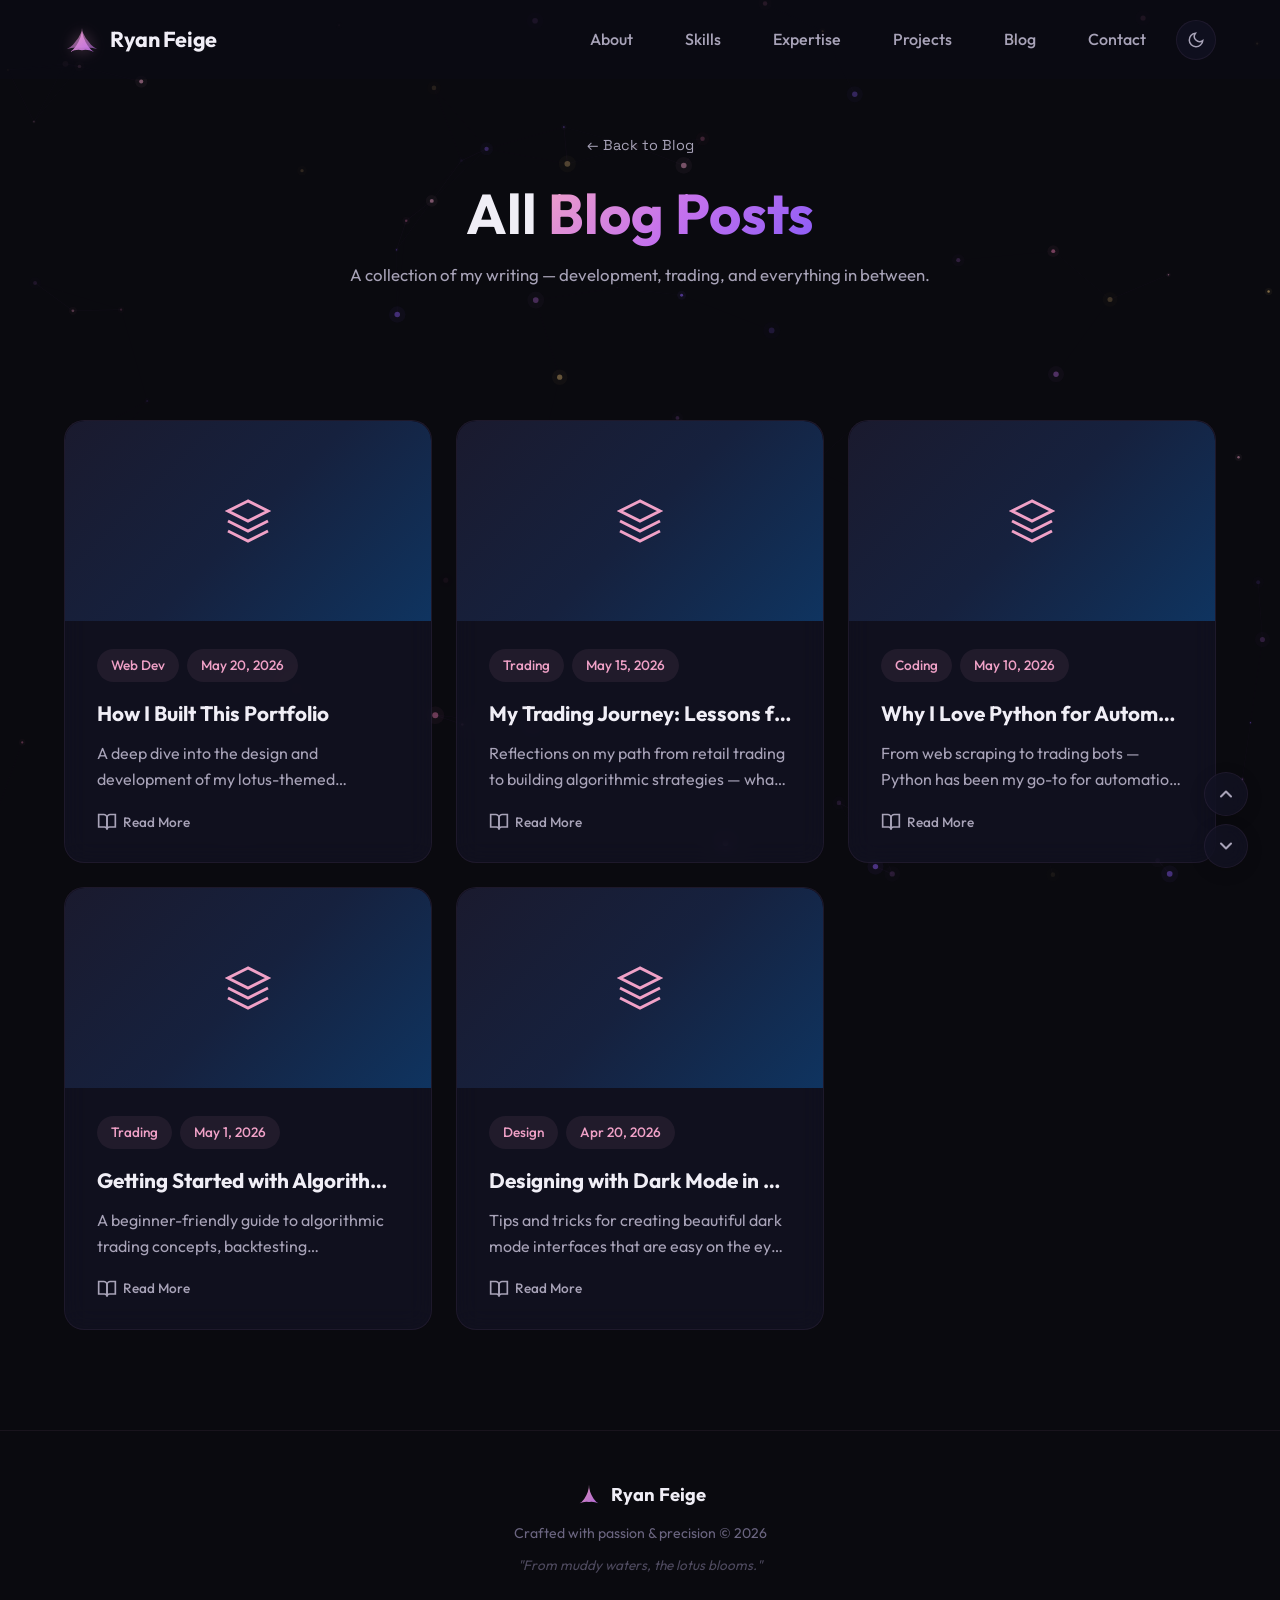
==== view-all-blogs.html @ c8b9ed8a "Initial commit - portfolio site" ====
<!DOCTYPE html>
<html lang="en">

<head>
    <meta charset="UTF-8">
    <meta name="viewport" content="width=device-width, initial-scale=1.0">
    <meta name="description" content="All blog posts by Ryan Feige — Developer & Trader.">
    <meta name="author" content="Ryan Feige">
    <title>All Blog Posts | Ryan Feige</title>
    <link rel="preconnect" href="https://fonts.googleapis.com">
    <link rel="preconnect" href="https://fonts.gstatic.com" crossorigin>
    <link
        href="https://fonts.googleapis.com/css2?family=Outfit:wght@300;400;500;600;700;800&family=Space+Grotesk:wght@400;500;600;700&display=swap"
        rel="stylesheet">
    <link rel="stylesheet" href="style.css">
</head>

<body class="view-all-page">
    <canvas id="lotus-canvas"></canvas>

    <!-- Navigation -->
    <nav id="navbar" class="navbar">
        <div class="nav-container">
            <a href="index.html" class="nav-logo">
                <svg class="lotus-icon" viewBox="0 0 60 50" width="36" height="30">
                    <defs>
                        <linearGradient id="lotus-grad" x1="0%" y1="0%" x2="100%" y2="100%">
                            <stop offset="0%" style="stop-color:#f0a1c7" />
                            <stop offset="100%" style="stop-color:#c471ed" />
                        </linearGradient>
                    </defs>
                    <path d="M30 5 Q30 20 20 35 Q15 42 10 45 Q20 40 30 42 Q40 40 50 45 Q45 42 40 35 Q30 20 30 5Z"
                        fill="url(#lotus-grad)" opacity="0.9" />
                    <path d="M30 10 Q25 22 15 33 Q10 38 5 40 Q15 36 30 38 Q45 36 55 40 Q50 38 45 33 Q35 22 30 10Z"
                        fill="url(#lotus-grad)" opacity="0.6" />
                </svg>
                <span>Ryan Feige</span>
            </a>
            <div class="nav-links" id="nav-links">
                <a href="index.html#about" class="nav-link">About</a>
                <a href="index.html#skills" class="nav-link">Skills</a>
                <a href="index.html#expertise" class="nav-link">Expertise</a>
                <a href="index.html#projects" class="nav-link">Projects</a>
                <a href="index.html#blog" class="nav-link">Blog</a>
                <a href="index.html#contact" class="nav-link">Contact</a>
                <button class="theme-toggle" id="theme-toggle" aria-label="Toggle theme">
                    <svg class="moon-icon" viewBox="0 0 24 24" fill="none" stroke="currentColor" stroke-width="2">
                        <path d="M21 12.79A9 9 0 1111.21 3 7 7 0 0021 12.79z"/>
                    </svg>
                    <svg class="sun-icon" viewBox="0 0 24 24" fill="none" stroke="currentColor" stroke-width="2">
                        <circle cx="12" cy="12" r="5"/>
                        <path d="M12 1v2M12 21v2M4.22 4.22l1.42 1.42M18.36 18.36l1.42 1.42M1 12h2M21 12h2M4.22 19.78l1.42-1.42M18.36 5.64l1.42-1.42"/>
                    </svg>
                </button>
            </div>
            <button class="nav-toggle" id="nav-toggle" aria-label="Toggle navigation menu">
                <span></span>
                <span></span>
                <span></span>
            </button>
        </div>
    </nav>

    <!-- Page Header -->
    <section class="view-all-hero">
        <div class="container">
            <div class="view-all-hero-content">
                <a href="index.html#blog" class="view-all-breadcrumb">← Back to Blog</a>
                <h1 class="view-all-title">All <span class="gradient-text">Blog Posts</span></h1>
                <p class="view-all-subtitle">A collection of my writing — development, trading, and everything in between.</p>
            </div>
        </div>
    </section>

    <!-- All Blog Posts -->
    <section class="view-all-section" id="blogs-all">
        <div class="container">
            <div class="projects-grid-full" id="blog-grid-full">
                <div class="carousel-loading">
                    <div class="loading-spinner"></div>
                    <p>Loading blog posts...</p>
                </div>
            </div>
        </div>
    </section>

    <!-- Footer -->
    <footer class="footer">
        <div class="container">
            <div class="footer-content">
                <div class="footer-logo">
                    <svg class="lotus-icon" viewBox="0 0 60 50" width="28" height="24">
                        <path d="M30 5 Q30 20 20 35 Q15 42 10 45 Q20 40 30 42 Q40 40 50 45 Q45 42 40 35 Q30 20 30 5Z"
                            fill="url(#lotus-grad)" opacity="0.9" />
                    </svg>
                    <span>Ryan Feige</span>
                </div>
                <p class="footer-text">Crafted with passion & precision © 2026</p>
                <p class="footer-quote">"From muddy waters, the lotus blooms."</p>
            </div>
        </div>
    </footer>

    <script src="view-all-blogs.js"></script>

    <!-- Scroll Navigation Buttons -->
    <div class="scroll-nav-group">
        <button id="scroll-up-btn" class="scroll-nav-btn" aria-label="Scroll up">
            <svg viewBox="0 0 24 24" fill="none" stroke="currentColor" stroke-width="2.5" stroke-linecap="round" stroke-linejoin="round">
                <path d="M18 15l-6-6-6 6"/>
            </svg>
        </button>
        <button id="scroll-down-btn" class="scroll-nav-btn" aria-label="Scroll down">
            <svg viewBox="0 0 24 24" fill="none" stroke="currentColor" stroke-width="2.5" stroke-linecap="round" stroke-linejoin="round">
                <path d="M6 9l6 6 6-6"/>
            </svg>
        </button>
    </div>
    <script>
        document.addEventListener('DOMContentLoaded', function() {
            var upBtn = document.getElementById('scroll-up-btn');
            var downBtn = document.getElementById('scroll-down-btn');
            if (!upBtn || !downBtn) return;
            var sections = Array.from(document.querySelectorAll('section[id]'));
            function findIndex() {
                var mid = window.scrollY + window.innerHeight / 3;
                for (var i = sections.length - 1; i >= 0; i--) {
                    if (sections[i].offsetTop <= mid + 50) return i;
                }
                return 0;
            }
            function update() {
                var atTop = window.scrollY < 100;
                var atBottom = document.documentElement.scrollHeight - window.scrollY - window.innerHeight < 30;
                upBtn.classList.toggle('visible', !atTop);
                downBtn.classList.toggle('visible', !atBottom);
            }
            downBtn.addEventListener('click', function() {
                var idx = findIndex();
                sections[Math.min(idx + 1, sections.length - 1)].scrollIntoView({ behavior: 'smooth' });
            });
            upBtn.addEventListener('click', function() {
                var idx = findIndex();
                sections[Math.max(idx - 1, 0)].scrollIntoView({ behavior: 'smooth' });
            });
            var ticking = false;
            window.addEventListener('scroll', function() {
                if (!ticking) {
                    requestAnimationFrame(function() { update(); ticking = false; });
                    ticking = true;
                }
            });
            update();
        });
    </script>
</body>

</html>
---- style.css ----
/* ===== CSS CUSTOM PROPERTIES ===== */
:root {
    /* Colors - Deep lotus-inspired palette */
    --bg-primary: #0a0a0f;
    --bg-secondary: #0e0e18;
    --bg-tertiary: #141422;
    --surface: rgba(20, 20, 40, 0.6);
    --surface-hover: rgba(30, 30, 55, 0.8);
    --border: rgba(200, 140, 200, 0.08);
    --border-hover: rgba(200, 140, 200, 0.18);

    /* Lotus pinks & purples */
    --lotus-pink: #f0a1c7;
    --lotus-rose: #e87aaf;
    --lotus-magenta: #c471ed;
    --lotus-purple: #8b5cf6;
    --lotus-deep: #6d28d9;
    --lotus-gold: #f5c97e;
    --lotus-warm: #f8b4b4;

    /* Gradients */
    --gradient-primary: linear-gradient(135deg, #f0a1c7 0%, #c471ed 50%, #8b5cf6 100%);
    --gradient-glow: linear-gradient(135deg, rgba(240, 161, 199, 0.15) 0%, rgba(196, 113, 237, 0.15) 100%);
    --gradient-card: linear-gradient(135deg, rgba(240, 161, 199, 0.05) 0%, rgba(139, 92, 246, 0.05) 100%);

    /* Text */
    --text-primary: #f0eef6;
    --text-secondary: #a8a3b8;
    --text-muted: #6b6580;

    /* Spacing */
    --section-padding: 120px 0;
    --container-max: 1200px;

    /* Transitions */
    --transition-fast: 0.2s cubic-bezier(0.4, 0, 0.2, 1);
    --transition-smooth: 0.4s cubic-bezier(0.4, 0, 0.2, 1);
    --transition-spring: 0.6s cubic-bezier(0.34, 1.56, 0.64, 1);

    /* Typography */
    --font-primary: 'Outfit', -apple-system, BlinkMacSystemFont, sans-serif;
    --font-mono: 'Space Grotesk', 'SF Mono', monospace;
}

/* ===== LIGHT MODE ===== */
[data-theme="light"] {
    --bg-primary: #f8f5f0;
    --bg-secondary: #f0ece6;
    --bg-tertiary: #e8e2da;
    --surface: rgba(255, 255, 255, 0.7);
    --surface-hover: rgba(255, 255, 255, 0.9);
    --border: rgba(140, 100, 160, 0.45);
    --border-hover: rgba(140, 100, 160, 0.65);

    --text-primary: #1a1a2e;
    --text-secondary: #403c52;
    --text-muted: #7a7590;

    --gradient-glow: linear-gradient(135deg, rgba(240, 161, 199, 0.1) 0%, rgba(196, 113, 237, 0.1) 100%);
    --gradient-card: linear-gradient(135deg, rgba(240, 161, 199, 0.04) 0%, rgba(139, 92, 246, 0.04) 100%);
}

/* Smooth theme transition */
*,
*::before,
*::after {
    transition: background-color 0.35s ease, border-color 0.35s ease, color 0.35s ease;
}

/* Exclude canvas and marquee from theme transition for perf */
canvas,
canvas *,
.marquee-track,
.marquee-track * {
    transition: none !important;
}

/* ===== RESET & BASE ===== */
*,
*::before,
*::after {
    margin: 0;
    padding: 0;
    box-sizing: border-box;
}

html {
    scroll-behavior: smooth;
    scroll-snap-type: y proximity;
    font-size: 16px;
}

body {
    font-family: var(--font-primary);
    background: var(--bg-primary);
    color: var(--text-primary);
    line-height: 1.7;
    overflow-x: hidden;
    -webkit-font-smoothing: antialiased;
    -moz-osx-font-smoothing: grayscale;
}

::selection {
    background: rgba(196, 113, 237, 0.3);
    color: #fff;
}

a {
    text-decoration: none;
    color: inherit;
}

ul {
    list-style: none;
}

img {
    max-width: 100%;
    display: block;
}

button {
    cursor: pointer;
    border: none;
    background: none;
    font-family: inherit;
}

input,
textarea {
    font-family: inherit;
}

/* ===== CANVAS BACKGROUND ===== */
#lotus-canvas {
    position: fixed;
    top: 0;
    left: 0;
    width: 100%;
    height: 100%;
    z-index: 0;
    pointer-events: none;
}

/* ===== CONTAINER ===== */
.container {
    max-width: var(--container-max);
    margin: 0 auto;
    padding: 0 24px;
}

/* ===== NAVIGATION ===== */
.navbar {
    position: fixed;
    top: 0;
    left: 0;
    right: 0;
    z-index: 1000;
    padding: 16px 0;
    transition: var(--transition-smooth);
    background: transparent;
}

.navbar.scrolled {
    background: rgba(10, 10, 15, 0.85);
    backdrop-filter: blur(20px);
    -webkit-backdrop-filter: blur(20px);
    border-bottom: 1px solid var(--border);
    padding: 10px 0;
}

.nav-container {
    max-width: var(--container-max);
    margin: 0 auto;
    padding: 0 24px;
    display: flex;
    align-items: center;
    justify-content: space-between;
}

.nav-logo {
    display: flex;
    align-items: center;
    gap: 10px;
    font-size: 1.35rem;
    font-weight: 700;
    letter-spacing: -0.02em;
    color: var(--text-primary);
    transition: var(--transition-fast);
}

.nav-logo:hover {
    color: var(--lotus-pink);
}

.nav-logo .lotus-icon {
    filter: drop-shadow(0 0 8px rgba(240, 161, 199, 0.4));
    transition: var(--transition-smooth);
}

.nav-logo:hover .lotus-icon {
    filter: drop-shadow(0 0 14px rgba(240, 161, 199, 0.7));
    transform: scale(1.1);
}

.nav-links {
    display: flex;
    align-items: center;
    gap: 8px;
}

.nav-link {
    padding: 10px 22px;
    border-radius: 100px;
    font-size: 1rem;
    font-weight: 500;
    color: var(--text-secondary);
    transition: var(--transition-fast);
    position: relative;
}

.nav-link:hover,
.nav-link.active {
    color: var(--text-primary);
    background: rgba(240, 161, 199, 0.08);
}

.nav-link.active {
    color: var(--lotus-pink);
}

.nav-toggle {
    display: none;
    flex-direction: column;
    gap: 5px;
    padding: 8px;
    z-index: 1001;
}

.nav-toggle span {
    width: 24px;
    height: 2px;
    background: var(--text-primary);
    border-radius: 2px;
    transition: var(--transition-smooth);
}

.nav-toggle.active span:nth-child(1) {
    transform: rotate(45deg) translate(5px, 5px);
}

.nav-toggle.active span:nth-child(2) {
    opacity: 0;
}

.nav-toggle.active span:nth-child(3) {
    transform: rotate(-45deg) translate(5px, -5px);
}

/* ===== THEME TOGGLE ===== */
.theme-toggle {
    display: flex;
    align-items: center;
    justify-content: center;
    width: 40px;
    height: 40px;
    border: 1px solid var(--border);
    border-radius: 100px;
    background: var(--surface);
    color: var(--text-secondary);
    cursor: pointer;
    transition: var(--transition-smooth);
    flex-shrink: 0;
}

.theme-toggle:hover {
    border-color: var(--lotus-pink);
    color: var(--lotus-pink);
    background: rgba(240, 161, 199, 0.08);
}

.theme-toggle svg {
    width: 18px;
    height: 18px;
    transition: transform 0.4s ease;
}

.theme-toggle .sun-icon {
    display: none;
}

[data-theme="light"] .theme-toggle .moon-icon {
    display: none;
}

[data-theme="light"] .theme-toggle .sun-icon {
    display: block;
}

[data-theme="light"] .theme-toggle:hover {
    border-color: var(--lotus-gold);
    color: var(--lotus-gold);
    background: rgba(245, 201, 126, 0.08);
}

/* ===== HERO SECTION ===== */
.hero {
    min-height: 100vh;
    display: flex;
    align-items: center;
    position: relative;
    padding: 120px 0 80px;
    overflow: hidden;
    scroll-snap-align: start;
    scroll-margin-top: 80px;
}

.hero-content {
    max-width: var(--container-max);
    margin: 0 auto;
    width: 100%;
    position: relative;
    z-index: 2;
    padding: 0 24px;
}

.hero-badge {
    display: inline-flex;
    align-items: center;
    gap: 8px;
    padding: 8px 18px;
    background: rgba(240, 161, 199, 0.08);
    border: 1px solid rgba(240, 161, 199, 0.15);
    border-radius: 100px;
    font-size: 0.85rem;
    color: var(--lotus-pink);
    margin-bottom: 32px;
    animation: fadeInUp 0.8s ease forwards;
    opacity: 0;
}

.badge-dot {
    width: 8px;
    height: 8px;
    background: #4ade80;
    border-radius: 50%;
    animation: pulse-dot 2s ease-in-out infinite;
}

@keyframes pulse-dot {

    0%,
    100% {
        opacity: 1;
        box-shadow: 0 0 0 0 rgba(74, 222, 128, 0.4);
    }

    50% {
        opacity: 0.7;
        box-shadow: 0 0 0 6px rgba(74, 222, 128, 0);
    }
}

.hero-title {
    font-size: clamp(2.8rem, 7vw, 5.5rem);
    font-weight: 800;
    line-height: 1.08;
    letter-spacing: -0.03em;
    margin-bottom: 28px;
}

.title-line {
    display: block;
    opacity: 0;
    animation: fadeInUp 0.8s ease forwards;
}

.title-line:nth-child(1) {
    animation-delay: 0.15s;
}

.title-line:nth-child(2) {
    animation-delay: 0.3s;
}

.title-line:nth-child(3) {
    animation-delay: 0.45s;
}

.gradient-text {
    background: var(--gradient-primary);
    -webkit-background-clip: text;
    -webkit-text-fill-color: transparent;
    background-clip: text;
}

.hero-subtitle {
    font-size: 1.15rem;
    color: var(--text-secondary);
    max-width: 560px;
    line-height: 1.8;
    margin-bottom: 40px;
    opacity: 0;
    animation: fadeInUp 0.8s ease 0.55s forwards;
}

.hero-cta {
    display: flex;
    gap: 16px;
    flex-wrap: wrap;
    margin-bottom: 64px;
    opacity: 0;
    animation: fadeInUp 0.8s ease 0.7s forwards;
}

/* ===== BUTTONS ===== */
.btn {
    display: inline-flex;
    align-items: center;
    gap: 10px;
    padding: 14px 32px;
    border-radius: 100px;
    font-size: 0.95rem;
    font-weight: 600;
    transition: var(--transition-smooth);
    position: relative;
    overflow: hidden;
}

.btn-primary {
    background: var(--gradient-primary);
    color: #0a0a0f;
    box-shadow: 0 4px 24px rgba(196, 113, 237, 0.25);
}

.btn-primary:hover {
    transform: translateY(-2px);
    box-shadow: 0 8px 32px rgba(196, 113, 237, 0.4);
}

.btn-primary:active {
    transform: translateY(0);
}

.btn-secondary {
    background: transparent;
    color: var(--text-primary);
    border: 1px solid var(--border-hover);
}

.btn-secondary:hover {
    background: rgba(240, 161, 199, 0.06);
    border-color: var(--lotus-pink);
    color: var(--lotus-pink);
    transform: translateY(-2px);
}

.btn-full {
    width: 100%;
    justify-content: center;
}

/* ===== HERO STATS ===== */
.hero-stats {
    display: flex;
    gap: 48px;
    opacity: 0;
    animation: fadeInUp 0.8s ease 0.85s forwards;
}

.stat-item {
    display: flex;
    flex-direction: column;
    gap: 4px;
}

.stat-number {
    font-size: 2.2rem;
    font-weight: 800;
    font-family: var(--font-mono);
    background: var(--gradient-primary);
    -webkit-background-clip: text;
    -webkit-text-fill-color: transparent;
    background-clip: text;
}

.stat-label {
    font-size: 0.82rem;
    color: var(--text-muted);
    text-transform: uppercase;
    letter-spacing: 0.08em;
}

/* ===== LOTUS BLOOM VISUAL ===== */
.hero-visual {
    position: absolute;
    right: calc((100% - var(--container-max)) / 2 + 24px);
    top: 50%;
    transform: translateY(-50%);
    z-index: 3;
    pointer-events: auto;
}

.lotus-bloom {
    width: 360px;
    height: 360px;
    position: relative;
    animation: lotus-float 8s ease-in-out infinite;
    pointer-events: auto;
    transition: filter 0.6s ease;
}

.lotus-bloom:hover {
    filter: drop-shadow(0 0 30px rgba(240, 161, 199, 0.45)) drop-shadow(0 0 60px rgba(196, 113, 237, 0.25)) drop-shadow(0 0 100px rgba(245, 201, 126, 0.1));
}

.lotus-bloom:hover .lotus-center {
    box-shadow: 0 0 60px rgba(245, 201, 126, 0.5), 0 0 120px rgba(240, 161, 199, 0.35), 0 0 200px rgba(196, 113, 237, 0.15);
}

@keyframes lotus-float {

    0%,
    100% {
        transform: translateY(0) rotate(0deg);
    }

    25% {
        transform: translateY(-15px) rotate(2deg);
    }

    50% {
        transform: translateY(-5px) rotate(0deg);
    }

    75% {
        transform: translateY(-20px) rotate(-2deg);
    }
}

.petal {
    position: absolute;
    width: 100px;
    height: 180px;
    left: 50%;
    top: 50%;
    transform-origin: 50% 100%;
    border-radius: 50% 50% 45% 45%;
    opacity: 0;
    animation: bloom 2s ease forwards;
}

.petal::after {
    content: '';
    position: absolute;
    inset: 2px;
    border-radius: inherit;
    background: inherit;
    filter: brightness(1.2);
    opacity: 0.3;
}

.p1 {
    background: linear-gradient(180deg, rgba(240, 161, 199, 0.35) 0%, rgba(240, 161, 199, 0.05) 100%);
    transform: translate(-50%, -100%) rotate(0deg);
    animation-delay: 0.2s;
}

.p2 {
    background: linear-gradient(180deg, rgba(232, 122, 175, 0.35) 0%, rgba(232, 122, 175, 0.05) 100%);
    transform: translate(-50%, -100%) rotate(45deg);
    animation-delay: 0.35s;
}

.p3 {
    background: linear-gradient(180deg, rgba(196, 113, 237, 0.35) 0%, rgba(196, 113, 237, 0.05) 100%);
    transform: translate(-50%, -100%) rotate(90deg);
    animation-delay: 0.5s;
}

.p4 {
    background: linear-gradient(180deg, rgba(139, 92, 246, 0.35) 0%, rgba(139, 92, 246, 0.05) 100%);
    transform: translate(-50%, -100%) rotate(135deg);
    animation-delay: 0.65s;
}

.p5 {
    background: linear-gradient(180deg, rgba(240, 161, 199, 0.30) 0%, rgba(240, 161, 199, 0.05) 100%);
    transform: translate(-50%, -100%) rotate(180deg);
    animation-delay: 0.8s;
}

.p6 {
    background: linear-gradient(180deg, rgba(232, 122, 175, 0.30) 0%, rgba(232, 122, 175, 0.05) 100%);
    transform: translate(-50%, -100%) rotate(225deg);
    animation-delay: 0.95s;
}

.p7 {
    background: linear-gradient(180deg, rgba(196, 113, 237, 0.30) 0%, rgba(196, 113, 237, 0.05) 100%);
    transform: translate(-50%, -100%) rotate(270deg);
    animation-delay: 1.1s;
}

.p8 {
    background: linear-gradient(180deg, rgba(139, 92, 246, 0.30) 0%, rgba(139, 92, 246, 0.05) 100%);
    transform: translate(-50%, -100%) rotate(315deg);
    animation-delay: 1.25s;
}

@keyframes bloom {
    0% {
        opacity: 0;
        transform: translate(-50%, -80%) rotate(var(--r, 0deg)) scale(0.3);
    }

    100% {
        opacity: 1;
    }
}

.lotus-center {
    position: absolute;
    width: 60px;
    height: 60px;
    left: 50%;
    top: 50%;
    transform: translate(-50%, -50%);
    background: radial-gradient(circle, var(--lotus-gold) 0%, var(--lotus-pink) 60%, transparent 100%);
    border-radius: 50%;
    opacity: 0;
    animation: center-glow 1.5s ease 1.4s forwards;
    box-shadow: 0 0 40px rgba(245, 201, 126, 0.3), 0 0 80px rgba(240, 161, 199, 0.2);
    transition: box-shadow 0.7s ease;
}

@keyframes center-glow {
    0% {
        opacity: 0;
        transform: translate(-50%, -50%) scale(0);
    }

    100% {
        opacity: 0.8;
        transform: translate(-50%, -50%) scale(1);
    }
}

/* ===== SCROLL INDICATOR ===== */
.scroll-indicator {
    position: absolute;
    bottom: 40px;
    left: 50%;
    transform: translateX(-50%);
    display: flex;
    flex-direction: column;
    align-items: center;
    gap: 8px;
    opacity: 0;
    animation: fadeInUp 0.8s ease 1.5s forwards;
    z-index: 2;
}

.scroll-indicator span {
    font-size: 0.75rem;
    text-transform: uppercase;
    letter-spacing: 0.15em;
    color: var(--text-muted);
}

.scroll-line {
    width: 1px;
    height: 40px;
    background: linear-gradient(180deg, var(--lotus-pink), transparent);
    animation: scroll-pulse 2s ease-in-out infinite;
}

@keyframes scroll-pulse {

    0%,
    100% {
        opacity: 0.3;
        transform: scaleY(0.5);
    }

    50% {
        opacity: 1;
        transform: scaleY(1);
    }
}

/* ===== SECTIONS COMMON ===== */
.section {
    min-height: 100vh;
    position: relative;
    z-index: 2;
    scroll-snap-align: start;
    scroll-margin-top: 70px;
    display: flex;
    flex-direction: column;
}

.section>.container {
    width: 100%;
    max-width: var(--container-max);
    margin: 0 auto;
    padding: 16px 24px 86px 24px;
    flex: 1;
    display: flex;
    flex-direction: column;
    justify-content: space-evenly;
}

.section-header {
    /* spacing handled by section container layout */
}

.section-tag {
    display: inline-block;
    font-family: var(--font-mono);
    font-size: 0.95rem;
    color: var(--lotus-pink);
    margin-bottom: 8px;
    letter-spacing: 0.04em;
}

.section-title {
    font-size: clamp(2rem, 4.5vw, 3.2rem);
    font-weight: 800;
    line-height: 1.15;
    letter-spacing: -0.02em;
}

/* ===== GLASS CARD ===== */
.glass-card {
    background: var(--surface);
    border: 1px solid var(--border);
    border-radius: 20px;
    backdrop-filter: blur(12px);
    -webkit-backdrop-filter: blur(12px);
    transition: var(--transition-smooth);
}

.glass-card:hover {
    background: var(--surface-hover);
    border-color: var(--border-hover);
}

/* ===== ABOUT SECTION ===== */
.about-grid {
    display: grid;
    grid-template-columns: repeat(2, 1fr);
    gap: 20px;
}

.about-card {
    padding: 28px 32px;
}

.card-header {
    display: flex;
    align-items: center;
    gap: 14px;
    margin-bottom: 16px;
}

.about-card.full-width {
    grid-column: 1 / -1;
}

.card-icon {
    width: 48px;
    height: 48px;
    flex-shrink: 0;
    display: flex;
    align-items: center;
    justify-content: center;
    background: rgba(240, 161, 199, 0.08);
    border-radius: 12px;
    color: var(--lotus-pink);
    transition: var(--transition-smooth);
}

.card-icon svg {
    width: 30px;
    height: 30px;
}

.about-card h3 {
    font-size: 1.25rem;
    font-weight: 700;
    letter-spacing: -0.01em;
    margin: 0;
}

.about-card p {
    color: var(--text-secondary);
    line-height: 1.65;
    font-size: 1.05rem;
}

.about-card:hover .card-icon {
    background: rgba(240, 161, 199, 0.15);
    transform: scale(1.05);
    box-shadow: 0 0 20px rgba(240, 161, 199, 0.15);
}

/* ===== SKILLS SECTION ===== */
#skills {
    padding: 0;
}

.skills-carousel-wrapper {
    position: relative;
    display: flex;
    align-items: center;
    gap: 12px;
}

.skills-carousel {
    display: flex;
    gap: 16px;
    overflow: hidden;
    flex: 1;
    padding: 4px 0;
}

.skill-card {
    flex: 0 0 calc((100% - 32px) / 3);
    padding: 30px 24px;
    text-align: center;
    position: relative;
    overflow: hidden;
    border-radius: 20px;
    transition: var(--transition-smooth);
}

.skill-card::before {
    content: '';
    position: absolute;
    top: 0;
    left: 0;
    right: 0;
    height: 3px;
    background: var(--gradient-primary);
    transform: scaleX(0);
    transform-origin: left;
    transition: var(--transition-smooth);
}

.skill-card:hover::before {
    transform: scaleX(1);
}

.skill-icon {
    width: 64px;
    height: 64px;
    margin: 0 auto 18px;
    display: flex;
    align-items: center;
    justify-content: center;
    border-radius: 16px;
    transition: var(--transition-smooth);
}

.python-icon {
    background: rgba(55, 118, 171, 0.12);
    color: #3776AB;
}

.js-icon {
    background: rgba(247, 223, 30, 0.1);
    color: #F7DF1E;
}

.java-icon {
    background: rgba(237, 139, 0, 0.1);
    color: #ED8B00;
}

.cpp-icon {
    background: rgba(0, 89, 156, 0.12);
    color: #659AD2;
}

.html-icon {
    background: rgba(227, 79, 38, 0.1);
    color: #E34F26;
}

.sql-icon {
    background: rgba(0, 114, 198, 0.1);
    color: #0072C6;
}

.skill-card:hover .skill-icon {
    transform: scale(1.1) rotate(3deg);
}

.skill-card h4 {
    font-size: 1.2rem;
    font-weight: 600;
    margin-bottom: 0;
}

/* ===== TOOLS MARQUEE ===== */
.tools-section {
    text-align: center;
}

.tools-title {
    font-size: 0.9rem;
    font-weight: 600;
    color: var(--text-secondary);
    margin-bottom: 14px;
}

.tools-marquee {
    overflow: hidden;
    mask-image: linear-gradient(90deg, transparent, black 15%, black 85%, transparent);
    -webkit-mask-image: linear-gradient(90deg, transparent, black 15%, black 85%, transparent);
}

.marquee-track {
    display: flex;
    gap: 14px;
    animation: marquee 30s linear infinite;
    width: max-content;
}

.tool-chip {
    padding: 8px 16px;
    background: rgba(240, 161, 199, 0.05);
    border: 1px solid var(--border);
    border-radius: 100px;
    font-size: 0.82rem;
    color: var(--text-secondary);
    white-space: nowrap;
    transition: var(--transition-fast);
}

.tool-chip:hover {
    border-color: var(--lotus-pink);
    color: var(--lotus-pink);
    background: rgba(240, 161, 199, 0.1);
}

@keyframes marquee {
    0% {
        transform: translateX(0);
    }

    100% {
        transform: translateX(-50%);
    }
}

/* ===== EXPERTISE SECTION ===== */
.expertise-grid {
    display: grid;
    grid-template-columns: repeat(2, 1fr);
    gap: 20px;
}

.expertise-card {
    padding: 38px 32px;
    position: relative;
    overflow: hidden;
    border-radius: 20px;
}

.expertise-number {
    font-family: var(--font-mono);
    font-size: 4rem;
    font-weight: 800;
    background: var(--gradient-primary);
    -webkit-background-clip: text;
    -webkit-text-fill-color: transparent;
    background-clip: text;
    opacity: 0.15;
    position: absolute;
    top: 20px;
    right: 24px;
    line-height: 1;
}

.expertise-card h3 {
    font-size: 1.35rem;
    font-weight: 700;
    margin-bottom: 24px;
    letter-spacing: -0.01em;
}

.expertise-list {
    display: flex;
    flex-direction: column;
    gap: 12px;
}

.expertise-list li {
    display: flex;
    align-items: flex-start;
    gap: 12px;
    font-size: 1rem;
    color: var(--text-secondary);
    line-height: 1.6;
}

.list-icon {
    color: var(--lotus-pink);
    font-size: 0.7rem;
    margin-top: 5px;
    flex-shrink: 0;
}

/* ===== PROJECTS SECTION ===== */
.projects-carousel-wrapper {
    position: relative;
    display: flex;
    align-items: center;
    gap: 16px;
}

.projects-carousel {
    display: flex;
    gap: 24px;
    overflow: hidden;
    flex: 1;
    padding: 4px 0;
}

.carousel-btn {
    width: 40px;
    height: 40px;
    border-radius: 50%;
    background: var(--surface);
    border: 1px solid var(--border);
    color: var(--text-primary);
    display: flex;
    align-items: center;
    justify-content: center;
    cursor: pointer;
    transition: var(--transition-smooth);
    flex-shrink: 0;
    z-index: 10;
}

.carousel-btn:hover {
    background: var(--surface-hover);
    border-color: var(--lotus-pink);
    color: var(--lotus-pink);
    transform: scale(1.1);
    box-shadow: 0 0 20px rgba(240, 161, 199, 0.2);
}

.carousel-btn:active {
    transform: scale(0.95);
}

.carousel-btn.hidden {
    opacity: 0;
    pointer-events: none;
}

.project-card {
    flex: 0 0 calc((100% - 48px) / 3);
    overflow: hidden;
    border-radius: 20px;
    padding: 0;
    transition: var(--transition-smooth);
}

.project-card:hover {
    transform: none;
}

.project-image {
    height: 200px;
    overflow: hidden;
    border-radius: 20px 20px 0 0;
    position: relative;
}

.project-placeholder {
    width: 100%;
    height: 100%;
    display: flex;
    align-items: center;
    justify-content: center;
    position: relative;
}

.project-placeholder::before {
    content: '';
    position: absolute;
    inset: 0;
    opacity: 0.6;
}

.dev-project {
    background: linear-gradient(135deg, #1a1a2e 0%, #16213e 50%, #0f3460 100%);
    color: var(--lotus-pink);
}

.chart-project {
    background: linear-gradient(135deg, #1a0e2e 0%, #2d1b4e 50%, #1a1040 100%);
    color: var(--lotus-magenta);
}

.web-project {
    background: linear-gradient(135deg, #0e1a2e 0%, #1a2e3e 50%, #0a2040 100%);
    color: var(--lotus-purple);
}

.data-project {
    background: linear-gradient(135deg, #1a1025 0%, #2e1a3e 50%, #1a0e30 100%);
    color: var(--lotus-gold);
}

.project-card:hover .project-placeholder svg {
    transform: scale(1.15);
    filter: drop-shadow(0 0 20px currentColor);
}

.project-placeholder svg {
    transition: var(--transition-smooth);
    z-index: 1;
}

.project-content {
    padding: 28px 32px;
}

.project-tags {
    display: flex;
    gap: 8px;
    margin-bottom: 14px;
    flex-wrap: wrap;
}

.project-tag {
    padding: 5px 14px;
    background: rgba(240, 161, 199, 0.08);
    border-radius: 100px;
    font-size: 0.85rem;
    color: var(--lotus-pink);
    font-weight: 500;
}

.project-content h3 {
    font-size: 1.3rem;
    font-weight: 700;
    margin-bottom: 10px;
    white-space: nowrap;
    overflow: hidden;
    text-overflow: ellipsis;
}

.project-content p {
    font-size: 1rem;
    color: var(--text-secondary);
    line-height: 1.6;
    margin-bottom: 18px;
    display: -webkit-box;
    -webkit-line-clamp: 2;
    -webkit-box-orient: vertical;
    overflow: hidden;
    min-height: calc(1em * 1.6 * 2);
}

.project-links {
    display: flex;
    gap: 20px;
}

.project-link {
    display: inline-flex;
    align-items: center;
    gap: 6px;
    font-size: 0.85rem;
    font-weight: 500;
    color: var(--text-secondary);
    transition: var(--transition-fast);
}

.project-link:hover {
    color: var(--lotus-pink);
}

.project-link svg {
    transition: var(--transition-fast);
}

.project-link:hover svg {
    transform: translateY(-1px);
}

/* Loading State */
.carousel-loading {
    display: flex;
    flex-direction: column;
    align-items: center;
    justify-content: center;
    gap: 16px;
    padding: 60px;
    color: var(--text-muted);
    font-size: 0.9rem;
    width: 100%;
}

.loading-spinner {
    width: 40px;
    height: 40px;
    border: 3px solid rgba(240, 161, 199, 0.1);
    border-top-color: var(--lotus-pink);
    border-radius: 50%;
    animation: spin 1s linear infinite;
}

@keyframes spin {
    to {
        transform: rotate(360deg);
    }
}

/* Error State */
.carousel-error {
    text-align: center;
    padding: 40px;
    color: var(--text-muted);
}

.carousel-error a {
    color: var(--lotus-pink);
    text-decoration: underline;
}

/* ===== CONTACT SECTION ===== */

/* Contact uses standard section-header styles */

#contact {
    min-height: 100vh;
    overflow-y: auto;
}

#contact > .container {
    justify-content: flex-start;
    gap: 32px;
    padding-bottom: 40px;
}

.contact-grid {
    display: grid;
    grid-template-columns: 1.2fr 0.8fr;
    gap: 48px;
    align-items: start;
}

.contact-form {
    padding: 28px 32px;
}

.form-group {
    margin-bottom: 14px;
}

.form-group label {
    display: block;
    font-size: 0.95rem;
    font-weight: 500;
    margin-bottom: 6px;
    color: var(--text-secondary);
}

.form-group input,
.form-group textarea {
    width: 100%;
    padding: 14px 18px;
    background: rgba(255, 255, 255, 0.03);
    border: 1px solid var(--border);
    border-radius: 10px;
    color: var(--text-primary);
    font-size: 1rem;
    transition: var(--transition-fast);
    outline: none;
}

.form-group input:focus,
.form-group textarea:focus {
    border-color: var(--lotus-pink);
    box-shadow: 0 0 0 3px rgba(240, 161, 199, 0.08);
    background: rgba(240, 161, 199, 0.02);
}

.form-group input::placeholder,
.form-group textarea::placeholder {
    color: var(--text-muted);
    font-size: 0.9rem;
}

.form-group textarea {
    resize: none;
    min-height: 80px;
}

.contact-info {
    display: flex;
    flex-direction: column;
    gap: 12px;
}

.info-card {
    padding: 18px 22px;
    display: flex;
    align-items: center;
    gap: 16px;
}

.info-icon {
    width: 44px;
    height: 44px;
    display: flex;
    align-items: center;
    justify-content: center;
    background: rgba(240, 161, 199, 0.08);
    border-radius: 12px;
    color: var(--lotus-pink);
    flex-shrink: 0;
}

.info-icon svg {
    width: 22px;
    height: 22px;
}

.info-card h4 {
    font-size: 0.8rem;
    font-weight: 600;
    margin-bottom: 2px;
    color: var(--text-muted);
    text-transform: uppercase;
    letter-spacing: 0.06em;
}

.info-card p {
    font-size: 0.95rem;
    color: var(--text-primary);
}

.social-links {
    display: flex;
    gap: 12px;
    margin-top: 8px;
}

.social-link {
    width: 44px;
    height: 44px;
    display: flex;
    align-items: center;
    justify-content: center;
    background: var(--surface);
    border: 1px solid var(--border);
    border-radius: 12px;
    color: var(--text-secondary);
    transition: var(--transition-smooth);
}

.social-link svg {
    width: 20px;
    height: 20px;
}

.social-link:hover {
    background: rgba(240, 161, 199, 0.1);
    border-color: var(--lotus-pink);
    color: var(--lotus-pink);
    transform: translateY(-2px);
    box-shadow: 0 6px 18px rgba(240, 161, 199, 0.12);
}

/* Compact button */
#contact .btn {
    padding: 14px 28px;
    font-size: 0.95rem;
}

/* ===== FOOTER ===== */
.footer {
    padding: 48px 0;
    border-top: 1px solid var(--border);
    position: relative;
    z-index: 2;
}

.footer-content {
    text-align: center;
}

.footer-logo {
    display: inline-flex;
    align-items: center;
    gap: 8px;
    font-size: 1.15rem;
    font-weight: 700;
    margin-bottom: 12px;
    color: var(--text-primary);
}

.footer-text {
    font-size: 0.88rem;
    color: var(--text-muted);
    margin-bottom: 8px;
}

.footer-quote {
    font-size: 0.85rem;
    color: var(--text-muted);
    font-style: italic;
    opacity: 0.7;
}

/* ===== ANIMATIONS ===== */
@keyframes fadeInUp {
    from {
        opacity: 0;
        transform: translateY(30px);
    }

    to {
        opacity: 1;
        transform: translateY(0);
    }
}

/* Intersection Observer animations */
.reveal {
    opacity: 0;
    transform: translateY(40px);
    transition: opacity 0.8s ease, transform 0.8s ease;
}

.reveal.visible {
    opacity: 1;
    transform: translateY(0);
}

.reveal-left {
    opacity: 0;
    transform: translateX(-40px);
    transition: opacity 0.8s ease, transform 0.8s ease;
}

.reveal-left.visible {
    opacity: 1;
    transform: translateX(0);
}

.reveal-right {
    opacity: 0;
    transform: translateX(40px);
    transition: opacity 0.8s ease, transform 0.8s ease;
}

.reveal-right.visible {
    opacity: 1;
    transform: translateX(0);
}

/* Stagger children */
.stagger-children>* {
    opacity: 0;
    transform: translateY(20px);
    transition: opacity 0.5s ease, transform 0.5s ease;
}

.stagger-children.visible>*:nth-child(1) {
    transition-delay: 0.05s;
    opacity: 1;
    transform: translateY(0);
}

.stagger-children.visible>*:nth-child(2) {
    transition-delay: 0.12s;
    opacity: 1;
    transform: translateY(0);
}

.stagger-children.visible>*:nth-child(3) {
    transition-delay: 0.19s;
    opacity: 1;
    transform: translateY(0);
}

.stagger-children.visible>*:nth-child(4) {
    transition-delay: 0.26s;
    opacity: 1;
    transform: translateY(0);
}

.stagger-children.visible>*:nth-child(5) {
    transition-delay: 0.33s;
    opacity: 1;
    transform: translateY(0);
}

.stagger-children.visible>*:nth-child(6) {
    transition-delay: 0.4s;
    opacity: 1;
    transform: translateY(0);
}

/* ===== LIGHT MODE ELEMENT OVERRIDES ===== */
[data-theme="light"] .navbar.scrolled {
    background: rgba(248, 245, 240, 0.85);
    -webkit-backdrop-filter: blur(20px);
    backdrop-filter: blur(20px);
}

[data-theme="light"] .nav-link {
    border: 1px solid rgba(140, 100, 160, 0.25);
    padding: 9px 21px;
}

[data-theme="light"] .nav-link:hover,
[data-theme="light"] .nav-link.active {
    border-color: rgba(140, 100, 160, 0.5);
}

[data-theme="light"] .dev-project {
    background: linear-gradient(135deg, #f0e8e0 0%, #e8dce8 50%, #ddd0e8 100%);
    color: var(--lotus-magenta);
}

[data-theme="light"] #lotus-canvas {
    opacity: 0.7;
}

[data-theme="light"] .form-group input,
[data-theme="light"] .form-group textarea {
    background: rgba(255, 255, 255, 0.55);
}

[data-theme="light"] .form-group input:focus,
[data-theme="light"] .form-group textarea:focus {
    background: rgba(255, 255, 255, 0.85);
    border-color: var(--lotus-purple);
    box-shadow: 0 0 0 3px rgba(139, 92, 246, 0.1);
}

[data-theme="light"] .btn-primary {
    box-shadow: 0 4px 20px rgba(196, 113, 237, 0.15);
}

[data-theme="light"] .btn-primary:hover {
    box-shadow: 0 8px 28px rgba(196, 113, 237, 0.25);
}

[data-theme="light"] .carousel-btn:hover {
    box-shadow: 0 0 14px rgba(240, 161, 199, 0.1);
}

[data-theme="light"] .nav-logo .lotus-icon {
    filter: drop-shadow(0 0 6px rgba(240, 161, 199, 0.2));
}

[data-theme="light"] .lotus-center {
    box-shadow: 0 0 30px rgba(245, 201, 126, 0.15), 0 0 60px rgba(240, 161, 199, 0.1);
}

[data-theme="light"] .lotus-bloom:hover .lotus-center {
    box-shadow: 0 0 40px rgba(245, 201, 126, 0.3), 0 0 80px rgba(240, 161, 199, 0.2), 0 0 120px rgba(196, 113, 237, 0.1);
}

[data-theme="light"] .tool-chip {
    background: rgba(240, 161, 199, 0.03);
}

[data-theme="light"] .project-tag {
    background: rgba(240, 161, 199, 0.06);
}

@media (max-width: 768px) {
    [data-theme="light"] .nav-links {
        background: rgba(248, 245, 240, 0.97);
    }
}

/* ===== RESPONSIVE ===== */
@media (max-width: 1024px) {

    .contact-grid {
        grid-template-columns: 1fr;
        gap: 20px;
    }

    .contact-form {
        padding: 20px 24px;
    }

    .contact-info {
        flex-direction: row;
        flex-wrap: wrap;
        gap: 10px;
    }

    .info-card {
        flex: 1;
        min-width: 200px;
        padding: 12px 16px;
    }

    .social-links {
        width: 100%;
        justify-content: center;
        margin-top: 10px;
    }

    .hero-visual {
        opacity: 0.3;
        right: -5%;
    }

    .lotus-bloom {
        width: 260px;
        height: 260px;
    }

    .about-grid {
        grid-template-columns: 1fr;
        gap: 14px;
    }

    .about-card {
        padding: 24px 28px;
    }

    .card-icon {
        width: 44px;
        height: 44px;
    }

    .card-icon svg {
        width: 28px;
        height: 28px;
    }

    .about-card h3 {
        font-size: 1.15rem;
    }

    .about-card p {
        font-size: 0.95rem;
        line-height: 1.55;
    }

    .expertise-grid {
        grid-template-columns: 1fr;
    }

    .contact-grid {
        grid-template-columns: 1fr;
    }
}

@media (max-width: 768px) {

    /* Contact uses standard section-header styles */

    .contact-grid {
        gap: 16px;
    }

    .contact-form {
        padding: 16px 20px;
    }

    .form-group {
        margin-bottom: 10px;
    }

    .form-group input,
    .form-group textarea {
        padding: 10px 14px;
        font-size: 0.9rem;
    }

    .info-card {
        padding: 10px 14px;
    }

    .expertise-card {
        padding: 28px 28px;
    }

    .info-icon {
        width: 32px;
        height: 32px;
    }

    .info-icon svg {
        width: 16px;
        height: 16px;
    }

    .social-link {
        width: 36px;
        height: 36px;
    }

    :root {
        --section-padding: 80px 0;
    }

    .nav-links {
        position: fixed;
        top: 0;
        right: 0;
        width: 280px;
        height: 100vh;
        background: rgba(10, 10, 15, 0.97);
        backdrop-filter: blur(20px);
        -webkit-backdrop-filter: blur(20px);
        flex-direction: column;
        justify-content: center;
        gap: 4px;
        padding: 32px;
        transform: translateX(100%);
        transition: var(--transition-smooth);
        border-left: 1px solid var(--border);
    }

    .nav-links .theme-toggle {
        width: 100%;
        justify-content: center;
        padding: 14px 20px;
        height: auto;
        border-radius: 12px;
        margin-top: 12px;
    }

    .nav-links.open {
        transform: translateX(0);
    }

    .nav-link {
        padding: 14px 20px;
        font-size: 1.05rem;
        width: 100%;
        border-radius: 12px;
    }

    .nav-toggle {
        display: flex;
    }

    .hero {
        padding: 140px 24px 80px;
    }

    .hero-visual {
        display: none;
    }

    .hero-stats {
        gap: 28px;
    }

    .skills-carousel .skill-card {
        flex: 0 0 calc((100% - 16px) / 2);
    }

    .project-card {
        flex: 0 0 calc((100% - 20px) / 2);
    }

    .projects-carousel {
        gap: 20px;
    }

    .projects-carousel-wrapper {
        gap: 10px;
    }

    .carousel-btn {
        width: 38px;
        height: 38px;
    }

    .hero-title {
        font-size: clamp(2.2rem, 8vw, 3.5rem);
    }

    .hero-cta {
        flex-direction: column;
    }

    .btn {
        justify-content: center;
    }
}

@media (max-width: 480px) {

    .hero-stats {
        flex-direction: column;
        gap: 20px;
    }

    .stat-item {
        flex-direction: row;
        align-items: center;
        gap: 12px;
    }

    .skills-carousel .skill-card {
        flex: 0 0 100%;
    }

    .skills-carousel {
        gap: 0;
    }

    .about-card,
    .expertise-card,
    .contact-form {
        padding: 20px 24px;
    }

    .about-card h3 {
        font-size: 1.1rem;
    }

    .about-card p {
        font-size: 0.92rem;
    }

    .section-title {
        font-size: clamp(1.8rem, 6vw, 2.4rem);
    }

    .hero {
        padding: 100px 24px 60px;
    }

    .project-card {
        flex: 0 0 100%;
    }

    .projects-carousel {
        gap: 0;
    }
}

/* ===== CUSTOM SCROLLBAR ===== */
::-webkit-scrollbar {
    width: 8px;
}

::-webkit-scrollbar-track {
    background: var(--bg-primary);
}

::-webkit-scrollbar-thumb {
    background: rgba(196, 113, 237, 0.2);
    border-radius: 100px;
}

::-webkit-scrollbar-thumb:hover {
    background: rgba(196, 113, 237, 0.4);
}

/* ===== FORM SUCCESS STATE ===== */
.form-success {
    text-align: center;
    padding: 60px 40px;
}

.form-success .success-icon {
    width: 72px;
    height: 72px;
    margin: 0 auto 24px;
    background: rgba(74, 222, 128, 0.1);
    border-radius: 50%;
    display: flex;
    align-items: center;
    justify-content: center;
    color: #4ade80;
    animation: scaleIn 0.5s var(--transition-spring) forwards;
}

@keyframes scaleIn {
    from {
        transform: scale(0);
    }

    to {
        transform: scale(1);
    }
}

.form-success h3 {
    font-size: 1.4rem;
    margin-bottom: 8px;
}

.form-success p {
    color: var(--text-secondary);
    font-size: 0.95rem;
}

/* ===== LOADING STATE FOR PETALS ===== */
.petal {
    will-change: transform, opacity;
}

.lotus-center {
    will-change: transform, opacity;
}

/* ===== VIEW ALL LINK BUTTON ===== */
.view-all-row {
    display: flex;
    justify-content: center;
    margin-top: 24px;
    margin-bottom: 8px;
}

.view-all-btn {
    display: inline-flex;
    align-items: center;
    gap: 8px;
    font-family: 'Space Grotesk', sans-serif;
    font-size: 0.9rem;
    font-weight: 500;
    color: var(--accent-pink);
    text-decoration: none;
    padding: 10px 28px;
    border: 1.5px solid rgba(196, 113, 237, 0.25);
    border-radius: 100px;
    background: rgba(196, 113, 237, 0.06);
    transition: all 0.3s ease;
    cursor: pointer;
}

.view-all-btn:hover {
    color: #fff;
    background: rgba(196, 113, 237, 0.18);
    border-color: rgba(196, 113, 237, 0.5);
    transform: translateX(3px);
}

.view-all-btn .arrow {
    transition: transform 0.3s ease;
}

.view-all-btn:hover .arrow {
    transform: translateX(4px);
}

[data-theme="light"] .view-all-btn {
    border-color: rgba(139, 92, 246, 0.45);
    color: #7c3aed;
    background: rgba(139, 92, 246, 0.06);
}

[data-theme="light"] .view-all-btn:hover {
    background: rgba(139, 92, 246, 0.12);
    border-color: rgba(139, 92, 246, 0.6);
    color: #5b21b6;
}

/* ===== VIEW ALL PAGE ===== */
.view-all-page {
    overflow-y: auto;
    scroll-behavior: smooth;
}

.view-all-page .navbar {
    background: rgba(10, 10, 20, 0.6);
}

[data-theme="light"] .view-all-page .navbar {
    background: rgba(248, 245, 240, 0.6);
}

/* View All Hero */
.view-all-hero {
    min-height: 40vh;
    display: flex;
    align-items: center;
    justify-content: center;
    padding: 120px 24px 60px;
    position: relative;
}

.view-all-hero-content {
    text-align: center;
    max-width: 700px;
    margin: 0 auto;
}

.view-all-breadcrumb {
    display: inline-flex;
    align-items: center;
    gap: 6px;
    font-family: 'Space Grotesk', sans-serif;
    font-size: 0.9rem;
    color: var(--text-secondary);
    text-decoration: none;
    margin-bottom: 24px;
    transition: color 0.3s ease;
}

.view-all-breadcrumb:hover {
    color: var(--accent-pink);
}

.view-all-title {
    font-family: 'Outfit', sans-serif;
    font-size: clamp(2.2rem, 6vw, 3.5rem);
    font-weight: 700;
    line-height: 1.15;
    color: var(--text-primary);
    margin-bottom: 16px;
}

.view-all-subtitle {
    font-size: 1.05rem;
    color: var(--text-secondary);
    line-height: 1.6;
}

/* View All Sections (not full viewport) */
.view-all-section {
    padding: 60px 24px 80px;
    position: relative;
}

.view-all-section:last-of-type {
    padding-bottom: 100px;
}

/* Skills Grid Full */
.skills-grid-full {
    display: grid;
    grid-template-columns: repeat(3, 1fr);
    gap: 20px;
    max-width: 900px;
    margin: 0 auto;
}

.skills-grid-full .skill-card {
    flex: none;
    width: 100%;
    padding: 32px 20px;
    display: flex;
    flex-direction: column;
    align-items: center;
    gap: 16px;
    text-align: center;
    opacity: 0;
    transform: translateY(20px);
    animation: fadeInUp 0.5s ease forwards;
}

.skills-grid-full .skill-card:nth-child(1) { animation-delay: 0.05s; }
.skills-grid-full .skill-card:nth-child(2) { animation-delay: 0.1s; }
.skills-grid-full .skill-card:nth-child(3) { animation-delay: 0.15s; }
.skills-grid-full .skill-card:nth-child(4) { animation-delay: 0.2s; }
.skills-grid-full .skill-card:nth-child(5) { animation-delay: 0.25s; }
.skills-grid-full .skill-card:nth-child(6) { animation-delay: 0.3s; }

.skills-grid-full .skill-card h4 {
    font-family: 'Outfit', sans-serif;
    font-size: 1.05rem;
    font-weight: 600;
    color: var(--text-primary);
}

/* Projects Grid Full */
.projects-grid-full {
    display: grid;
    grid-template-columns: repeat(3, 1fr);
    gap: 24px;
    max-width: 1200px;
    margin: 0 auto;
}

.projects-grid-full .project-card {
    flex: none;
    width: 100%;
    min-width: 0;
}

.projects-grid-full .project-card.reveal {
    opacity: 0;
    transform: translateY(20px);
    transition: opacity 0.6s ease, transform 0.6s ease;
}

.projects-grid-full .project-card.reveal.visible {
    opacity: 1;
    transform: translateY(0);
}

@keyframes fadeInUp {
    to {
        opacity: 1;
        transform: translateY(0);
    }
}

/* ===== RESPONSIVE: VIEW ALL PAGE ===== */
@media (max-width: 1024px) {
    .skills-grid-full {
        grid-template-columns: repeat(2, 1fr);
        max-width: 600px;
    }

    .projects-grid-full {
        grid-template-columns: repeat(2, 1fr);
    }
}

@media (max-width: 600px) {
    .skills-grid-full {
        grid-template-columns: 1fr;
        max-width: 320px;
    }

    .projects-grid-full {
        grid-template-columns: 1fr;
        max-width: 400px;
    }

    .view-all-hero {
        min-height: 30vh;
        padding: 100px 20px 40px;
    }

    .view-all-section {
        padding: 40px 20px 60px;
    }

    .view-all-row {
        margin-top: 20px;
    }
}

/* ===== SCROLL NAV BUTTONS ===== */
.scroll-nav-group {
    position: fixed;
    bottom: 32px;
    right: 32px;
    z-index: 999;
    display: flex;
    flex-direction: column;
    gap: 8px;
}

.scroll-nav-btn {
    width: 44px;
    height: 44px;
    border-radius: 50%;
    border: 1px solid var(--border);
    background: var(--surface);
    backdrop-filter: blur(12px);
    -webkit-backdrop-filter: blur(12px);
    color: var(--text-secondary);
    cursor: pointer;
    display: flex;
    align-items: center;
    justify-content: center;
    transition: var(--transition-smooth);
    opacity: 0;
    transform: translateY(12px);
    box-shadow: 0 4px 16px rgba(0, 0, 0, 0.15);
}

.scroll-nav-btn.visible {
    opacity: 1;
    transform: translateY(0);
}

.scroll-nav-btn:hover {
    border-color: var(--lotus-pink);
    color: var(--lotus-pink);
    background: rgba(240, 161, 199, 0.08);
    box-shadow: 0 8px 24px rgba(0, 0, 0, 0.2);
}

.scroll-nav-btn svg {
    width: 20px;
    height: 20px;
}

[data-theme="light"] .scroll-nav-btn {
    box-shadow: 0 4px 16px rgba(0, 0, 0, 0.08);
}

[data-theme="light"] .scroll-nav-btn:hover {
    box-shadow: 0 8px 24px rgba(0, 0, 0, 0.12);
}

@media (max-width: 768px) {
    .scroll-nav-group {
        bottom: 20px;
        right: 20px;
        gap: 6px;
    }
    .scroll-nav-btn {
        width: 38px;
        height: 38px;
    }
    .scroll-nav-btn svg {
        width: 18px;
        height: 18px;
    }
}
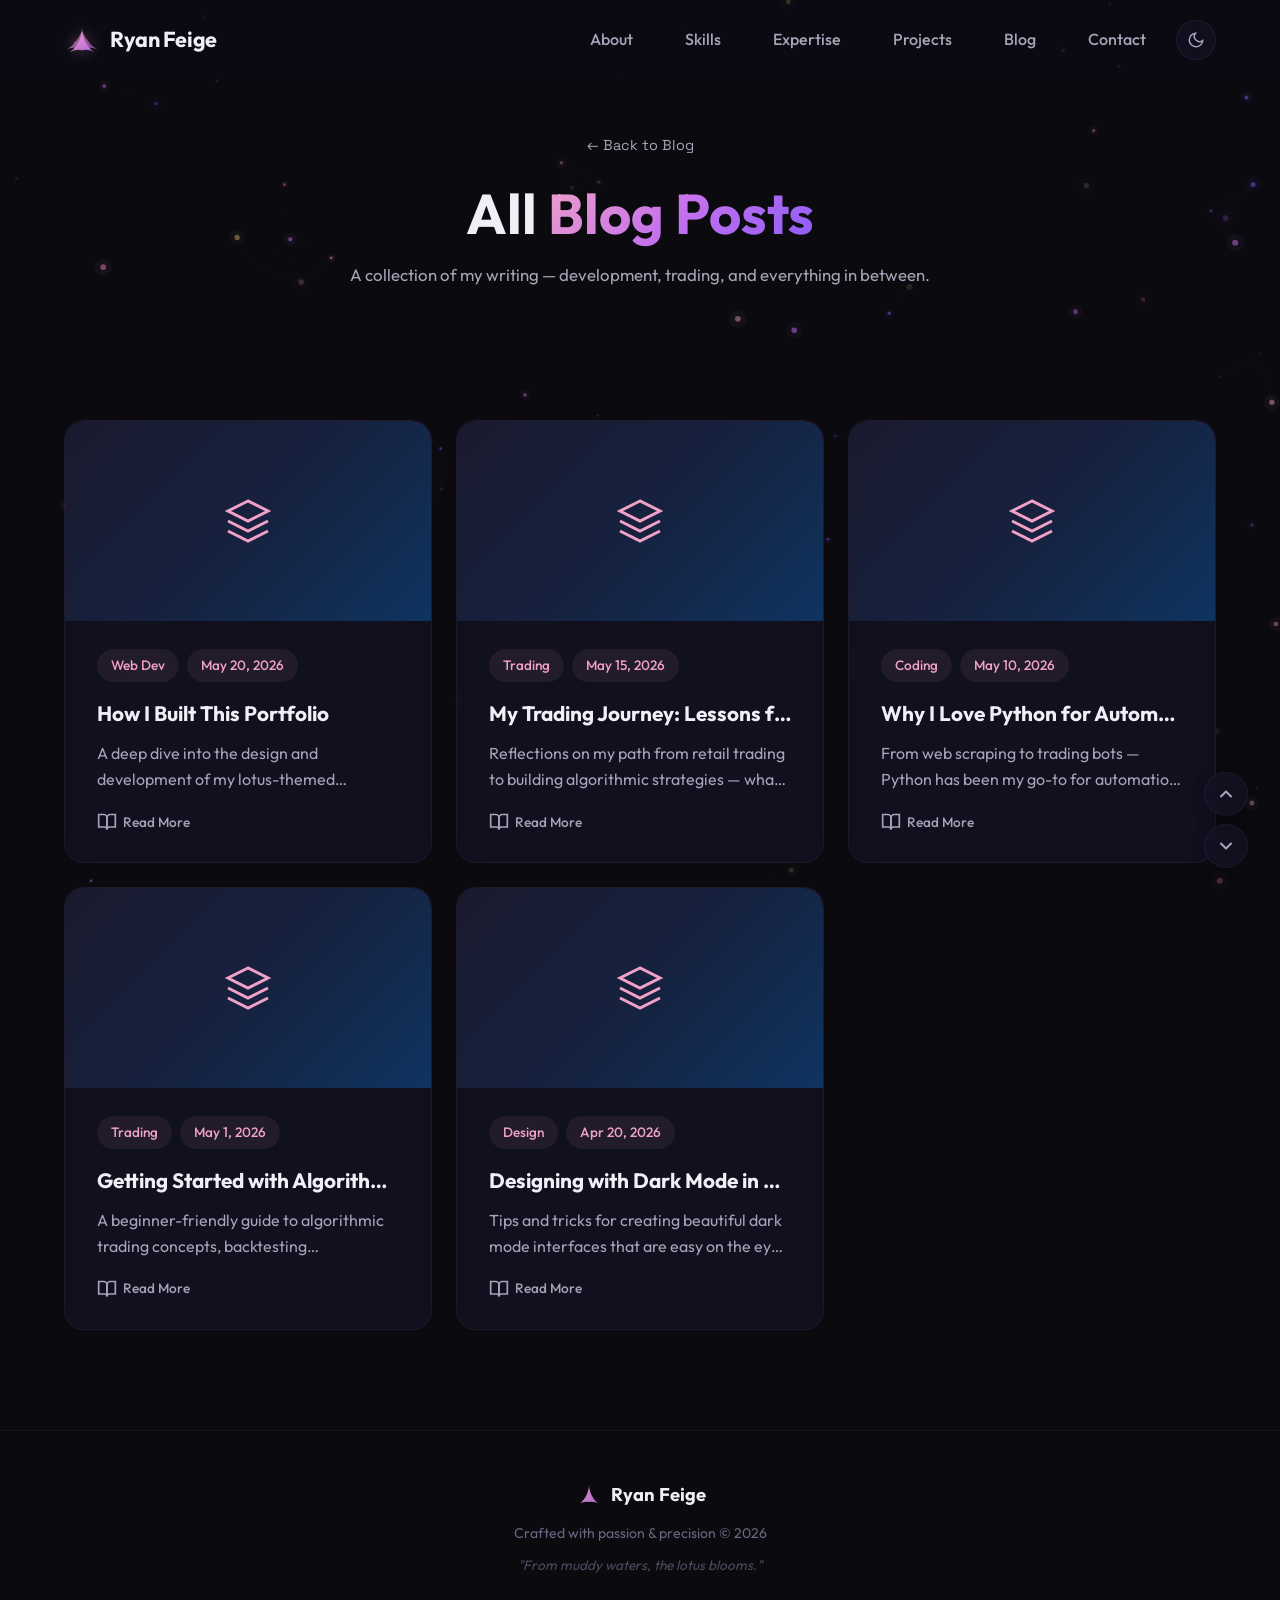
==== commit 89eb55e1: "Fix contact spacing, scroll buttons, and theme toggle hover" ====
--- a/view-all-blogs.html
+++ b/view-all-blogs.html
@@ -137,11 +137,19 @@
             }
             downBtn.addEventListener('click', function() {
                 var idx = findIndex();
-                sections[Math.min(idx + 1, sections.length - 1)].scrollIntoView({ behavior: 'smooth' });
+                if (idx >= sections.length - 1) {
+                    window.scrollTo({ top: document.documentElement.scrollHeight, behavior: 'smooth' });
+                } else {
+                    sections[idx + 1].scrollIntoView({ behavior: 'smooth' });
+                }
             });
             upBtn.addEventListener('click', function() {
                 var idx = findIndex();
-                sections[Math.max(idx - 1, 0)].scrollIntoView({ behavior: 'smooth' });
+                if (idx <= 0) {
+                    window.scrollTo({ top: 0, behavior: 'smooth' });
+                } else {
+                    sections[Math.max(idx - 1, 0)].scrollIntoView({ behavior: 'smooth' });
+                }
             });
             var ticking = false;
             window.addEventListener('scroll', function() {
@@ -151,6 +159,11 @@
                 }
             });
             update();
+            var grid = document.getElementById('blog-grid-full');
+            if (grid) {
+                var mo = new MutationObserver(function() { update(); });
+                mo.observe(grid, { childList: true, subtree: true });
+            }
         });
     </script>
 </body>
--- a/style.css
+++ b/style.css
@@ -298,9 +298,9 @@
 }
 
 [data-theme="light"] .theme-toggle:hover {
-    border-color: var(--lotus-gold);
-    color: var(--lotus-gold);
-    background: rgba(245, 201, 126, 0.08);
+    border-color: var(--lotus-pink);
+    color: var(--lotus-pink);
+    background: rgba(240, 161, 199, 0.08);
 }
 
 /* ===== HERO SECTION ===== */
@@ -1247,7 +1247,7 @@
 #contact > .container {
     justify-content: flex-start;
     gap: 32px;
-    padding-bottom: 40px;
+    padding: 40px 24px;
 }
 
 .contact-grid {
